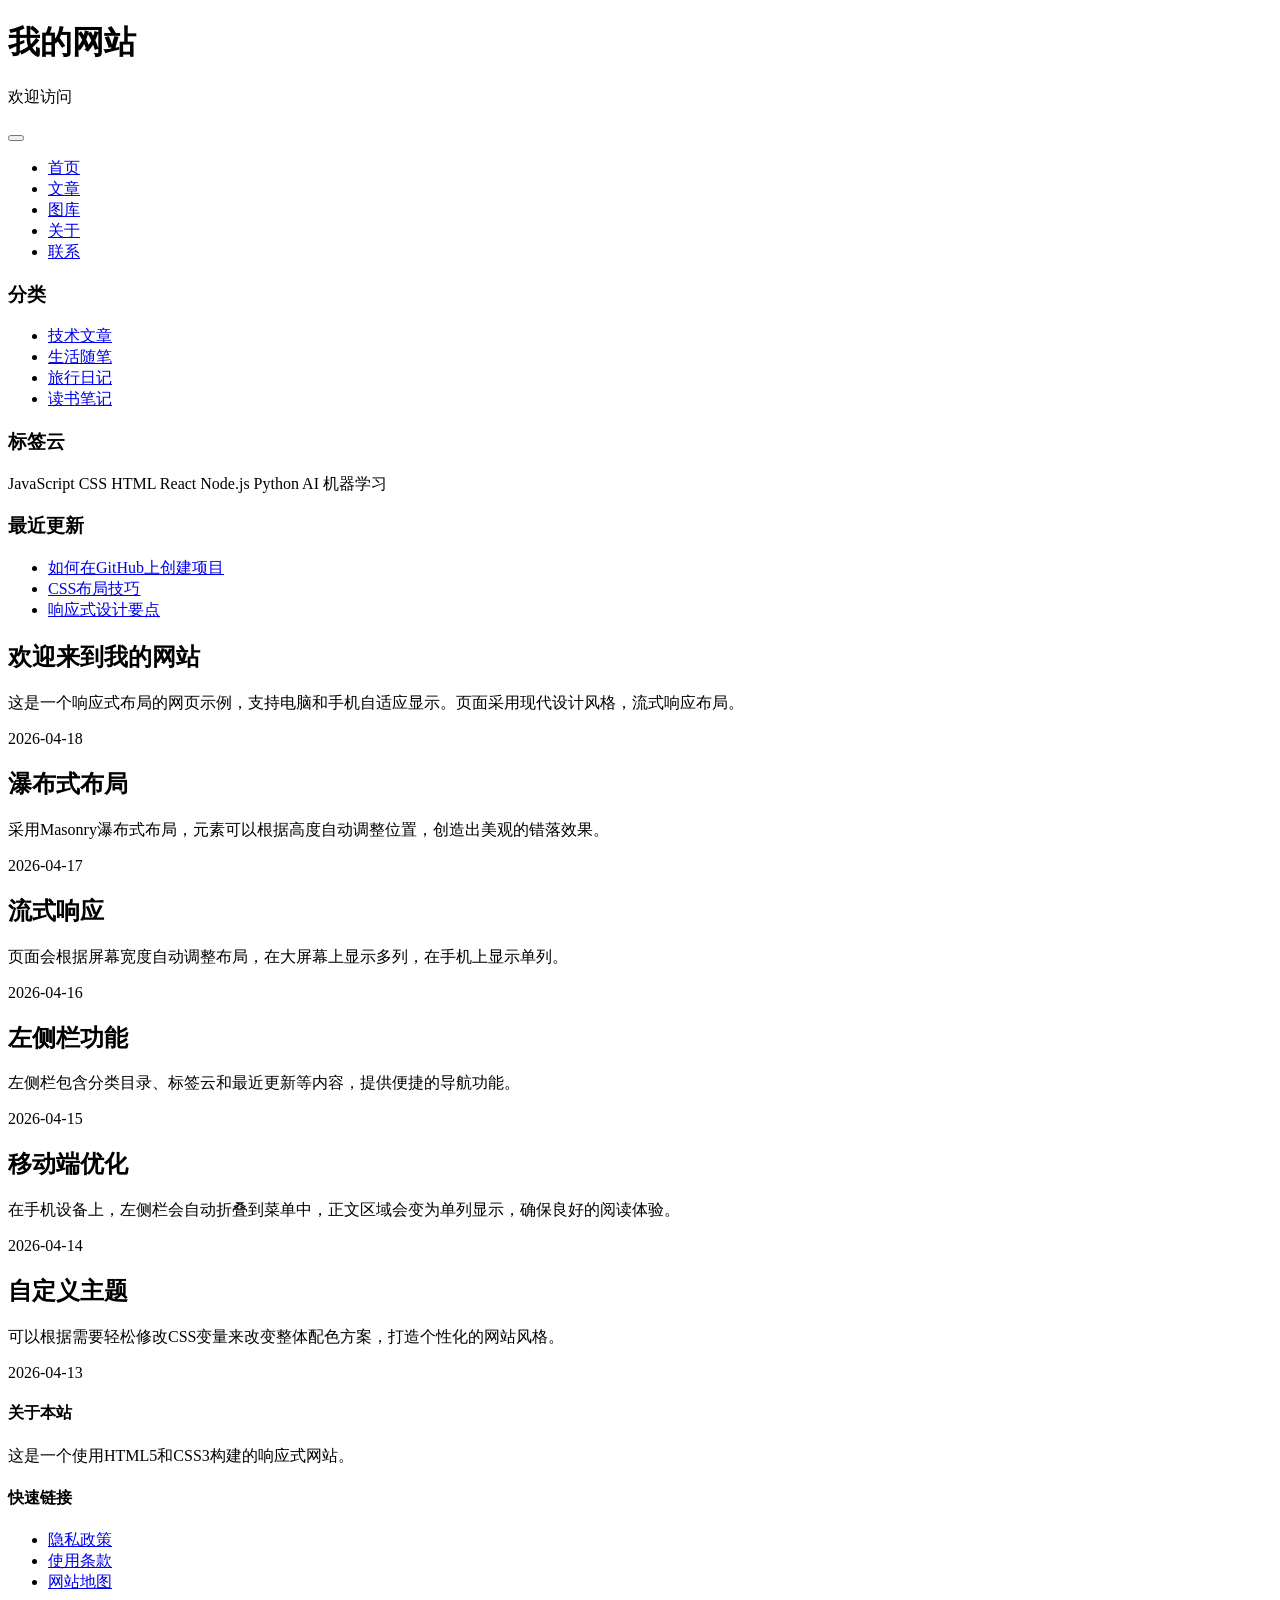
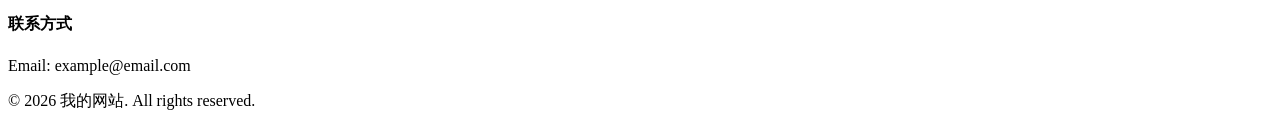
==== index.html @ 188e5298 "Add index.html" ====
<!DOCTYPE html>
<html lang="zh-CN">
<head>
    <meta charset="UTF-8">
    <meta name="viewport" content="width=device-width, initial-scale=1.0">
    <title>我的网站</title>
    <link rel="stylesheet" href="style.css">
</head>
<body>
    <!-- 顶部标题 -->
    <header class="site-header">
        <div class="header-content">
            <h1>我的网站</h1>
            <p class="subtitle">欢迎访问</p>
        </div>
    </header>

    <!-- 导航菜单 -->
    <nav class="main-nav">
        <button class="menu-toggle" aria-label="切换菜单">
            <span></span>
            <span></span>
            <span></span>
        </button>
        <ul class="nav-menu">
            <li><a href="#home">首页</a></li>
            <li><a href="#articles">文章</a></li>
            <li><a href="#gallery">图库</a></li>
            <li><a href="#about">关于</a></li>
            <li><a href="#contact">联系</a></li>
        </ul>
    </nav>

    <!-- 主内容区 -->
    <div class="main-container">
        <!-- 左侧栏 -->
        <aside class="sidebar">
            <div class="sidebar-section">
                <h3>分类</h3>
                <ul class="category-list">
                    <li><a href="#">技术文章</a></li>
                    <li><a href="#">生活随笔</a></li>
                    <li><a href="#">旅行日记</a></li>
                    <li><a href="#">读书笔记</a></li>
                </ul>
            </div>
            <div class="sidebar-section">
                <h3>标签云</h3>
                <div class="tag-cloud">
                    <span class="tag">JavaScript</span>
                    <span class="tag">CSS</span>
                    <span class="tag">HTML</span>
                    <span class="tag">React</span>
                    <span class="tag">Node.js</span>
                    <span class="tag">Python</span>
                    <span class="tag">AI</span>
                    <span class="tag">机器学习</span>
                </div>
            </div>
            <div class="sidebar-section">
                <h3>最近更新</h3>
                <ul class="recent-posts">
                    <li><a href="#">如何在GitHub上创建项目</a></li>
                    <li><a href="#">CSS布局技巧</a></li>
                    <li><a href="#">响应式设计要点</a></li>
                </ul>
            </div>
        </aside>

        <!-- 正文内容 -->
        <main class="content">
            <article class="masonry-grid">
                <div class="card">
                    <div class="card-image" style="background: linear-gradient(135deg, #667eea 0%, #764ba2 100%);"></div>
                    <div class="card-content">
                        <h2>欢迎来到我的网站</h2>
                        <p>这是一个响应式布局的网页示例，支持电脑和手机自适应显示。页面采用现代设计风格，流式响应布局。</p>
                        <span class="date">2026-04-18</span>
                    </div>
                </div>
                <div class="card">
                    <div class="card-image" style="background: linear-gradient(135deg, #f093fb 0%, #f5576c 100%);"></div>
                    <div class="card-content">
                        <h2>瀑布式布局</h2>
                        <p>采用Masonry瀑布式布局，元素可以根据高度自动调整位置，创造出美观的错落效果。</p>
                        <span class="date">2026-04-17</span>
                    </div>
                </div>
                <div class="card">
                    <div class="card-image" style="background: linear-gradient(135deg, #4facfe 0%, #00f2fe 100%);"></div>
                    <div class="card-content">
                        <h2>流式响应</h2>
                        <p>页面会根据屏幕宽度自动调整布局，在大屏幕上显示多列，在手机上显示单列。</p>
                        <span class="date">2026-04-16</span>
                    </div>
                </div>
                <div class="card">
                    <div class="card-image" style="background: linear-gradient(135deg, #43e97b 0%, #38f9d7 100%);"></div>
                    <div class="card-content">
                        <h2>左侧栏功能</h2>
                        <p>左侧栏包含分类目录、标签云和最近更新等内容，提供便捷的导航功能。</p>
                        <span class="date">2026-04-15</span>
                    </div>
                </div>
                <div class="card">
                    <div class="card-image" style="background: linear-gradient(135deg, #fa709a 0%, #fee140 100%);"></div>
                    <div class="card-content">
                        <h2>移动端优化</h2>
                        <p>在手机设备上，左侧栏会自动折叠到菜单中，正文区域会变为单列显示，确保良好的阅读体验。</p>
                        <span class="date">2026-04-14</span>
                    </div>
                </div>
                <div class="card">
                    <div class="card-image" style="background: linear-gradient(135deg, #a8edea 0%, #fed6e3 100%);"></div>
                    <div class="card-content">
                        <h2>自定义主题</h2>
                        <p>可以根据需要轻松修改CSS变量来改变整体配色方案，打造个性化的网站风格。</p>
                        <span class="date">2026-04-13</span>
                    </div>
                </div>
            </article>
        </main>
    </div>

    <!-- 注脚 -->
    <footer class="site-footer">
        <div class="footer-content">
            <div class="footer-section">
                <h4>关于本站</h4>
                <p>这是一个使用HTML5和CSS3构建的响应式网站。</p>
            </div>
            <div class="footer-section">
                <h4>快速链接</h4>
                <ul>
                    <li><a href="#">隐私政策</a></li>
                    <li><a href="#">使用条款</a></li>
                    <li><a href="#">网站地图</a></li>
                </ul>
            </div>
            <div class="footer-section">
                <h4>联系方式</h4>
                <p>Email: example@email.com</p>
            </div>
        </div>
        <div class="footer-bottom">
            <p>&copy; 2026 我的网站. All rights reserved.</p>
        </div>
    </footer>

    <script src="script.js"></script>
</body>
</html>
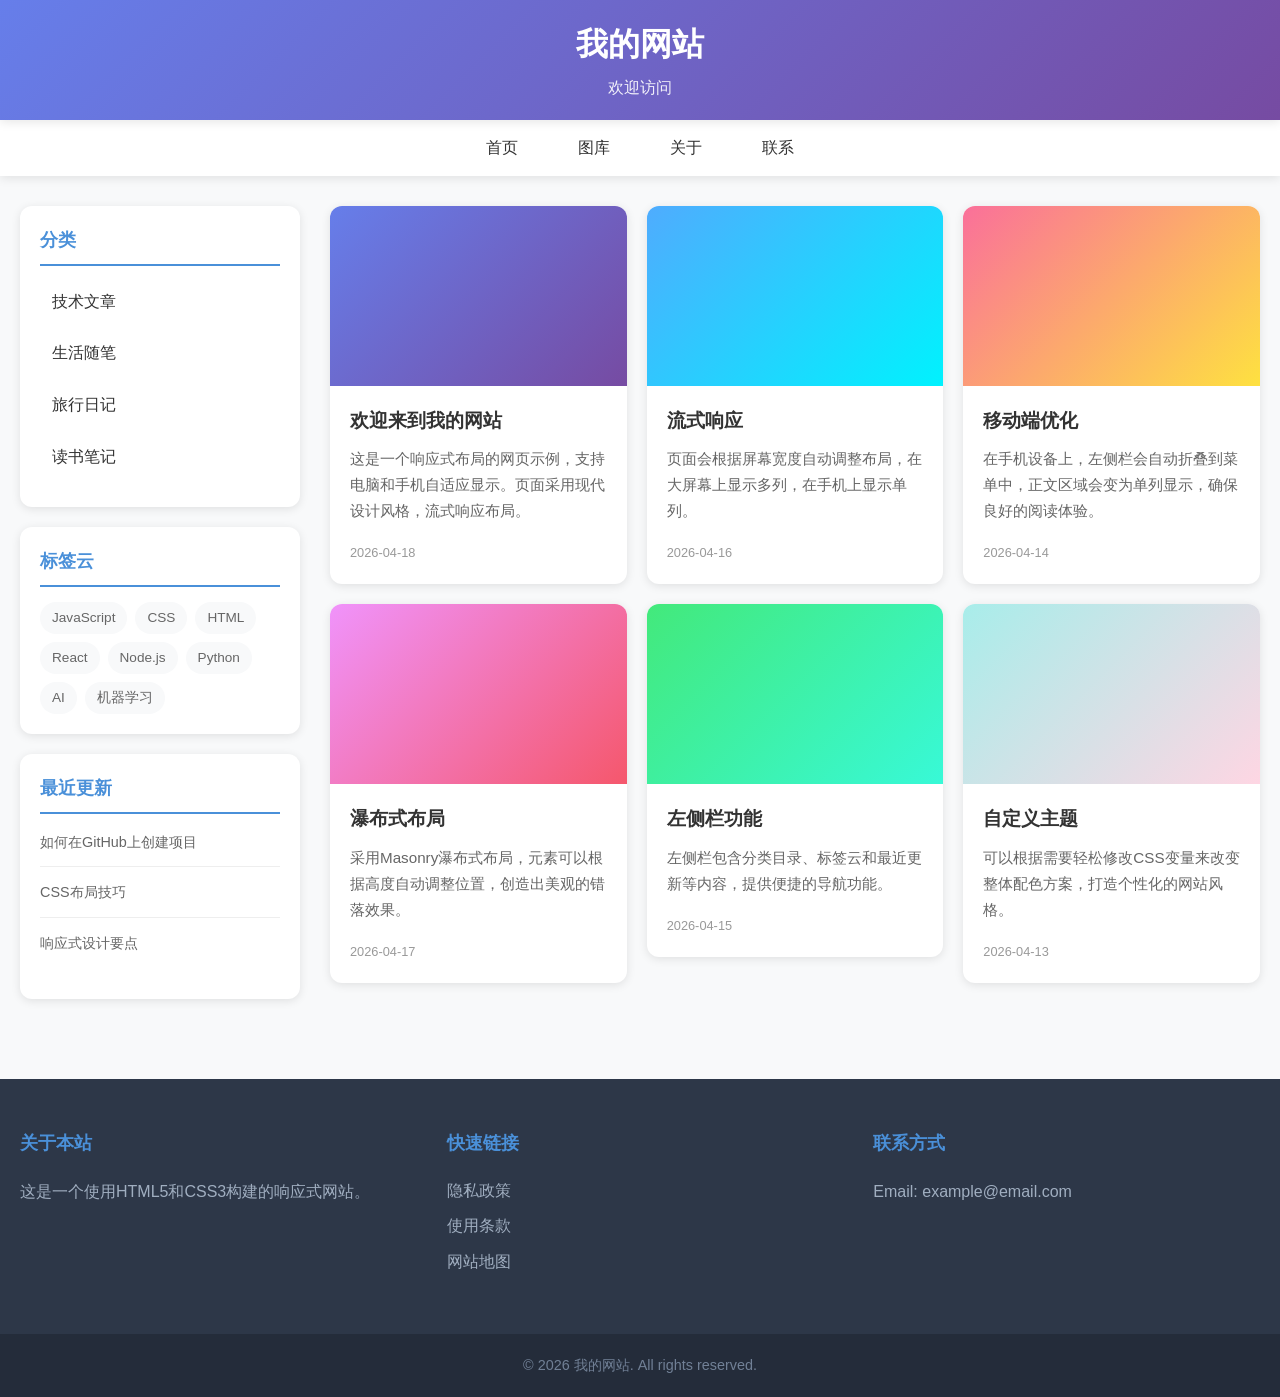
==== commit 17aa7d82: "更新导航添加图库链接" ====
--- a/index.html
+++ b/index.html
@@ -24,8 +24,7 @@
         </button>
         <ul class="nav-menu">
             <li><a href="#home">首页</a></li>
-            <li><a href="#articles">文章</a></li>
-            <li><a href="#gallery">图库</a></li>
+            <li><a href="gallery.html">图库</a></li>
             <li><a href="#about">关于</a></li>
             <li><a href="#contact">联系</a></li>
         </ul>
--- a/style.css
+++ b/style.css
@@ -0,0 +1,423 @@
+/* CSS 变量 */
+:root {
+    --primary-color: #4a90d9;
+    --secondary-color: #6c757d;
+    --bg-color: #f8f9fa;
+    --card-bg: #ffffff;
+    --text-color: #333;
+    --text-light: #666;
+    --header-bg: linear-gradient(135deg, #667eea 0%, #764ba2 100%);
+    --sidebar-width: 280px;
+    --header-height: 120px;
+    --footer-bg: #2d3748;
+    --shadow: 0 2px 10px rgba(0,0,0,0.1);
+    --radius: 12px;
+}
+
+/* 重置样式 */
+* {
+    margin: 0;
+    padding: 0;
+    box-sizing: border-box;
+}
+
+body {
+    font-family: -apple-system, BlinkMacSystemFont, 'Segoe UI', Roboto, 'Helvetica Neue', Arial, sans-serif;
+    background-color: var(--bg-color);
+    color: var(--text-color);
+    line-height: 1.6;
+}
+
+a {
+    text-decoration: none;
+    color: inherit;
+}
+
+ul {
+    list-style: none;
+}
+
+/* 顶部标题 */
+.site-header {
+    background: var(--header-bg);
+    color: white;
+    padding: 0 20px;
+    height: var(--header-height);
+    display: flex;
+    align-items: center;
+    justify-content: center;
+    position: sticky;
+    top: 0;
+    z-index: 1000;
+    box-shadow: var(--shadow);
+}
+
+.header-content {
+    text-align: center;
+}
+
+.site-header h1 {
+    font-size: 2rem;
+    font-weight: 700;
+    margin-bottom: 5px;
+}
+
+.site-header .subtitle {
+    font-size: 1rem;
+    opacity: 0.9;
+}
+
+/* 导航菜单 */
+.main-nav {
+    background: white;
+    box-shadow: var(--shadow);
+    position: sticky;
+    top: var(--header-height);
+    z-index: 999;
+    padding: 0 20px;
+}
+
+.menu-toggle {
+    display: none;
+    flex-direction: column;
+    gap: 5px;
+    background: none;
+    border: none;
+    cursor: pointer;
+    padding: 15px 0;
+}
+
+.menu-toggle span {
+    width: 25px;
+    height: 3px;
+    background: var(--text-color);
+    border-radius: 3px;
+    transition: 0.3s;
+}
+
+.nav-menu {
+    display: flex;
+    justify-content: center;
+    gap: 30px;
+    padding: 15px 0;
+}
+
+.nav-menu a {
+    color: var(--text-color);
+    font-weight: 500;
+    padding: 8px 15px;
+    border-radius: var(--radius);
+    transition: all 0.3s ease;
+}
+
+.nav-menu a:hover {
+    background: var(--primary-color);
+    color: white;
+}
+
+/* 主容器 */
+.main-container {
+    display: flex;
+    max-width: 1400px;
+    margin: 30px auto;
+    padding: 0 20px;
+    gap: 30px;
+}
+
+/* 左侧栏 */
+.sidebar {
+    width: var(--sidebar-width);
+    flex-shrink: 0;
+}
+
+.sidebar-section {
+    background: var(--card-bg);
+    border-radius: var(--radius);
+    padding: 20px;
+    margin-bottom: 20px;
+    box-shadow: var(--shadow);
+}
+
+.sidebar-section h3 {
+    font-size: 1.1rem;
+    margin-bottom: 15px;
+    padding-bottom: 10px;
+    border-bottom: 2px solid var(--primary-color);
+    color: var(--primary-color);
+}
+
+.category-list li {
+    margin-bottom: 10px;
+}
+
+.category-list a {
+    display: block;
+    padding: 8px 12px;
+    border-radius: 8px;
+    transition: all 0.3s ease;
+}
+
+.category-list a:hover {
+    background: var(--bg-color);
+    color: var(--primary-color);
+    padding-left: 18px;
+}
+
+.tag-cloud {
+    display: flex;
+    flex-wrap: wrap;
+    gap: 8px;
+}
+
+.tag {
+    background: var(--bg-color);
+    color: var(--text-light);
+    padding: 5px 12px;
+    border-radius: 20px;
+    font-size: 0.85rem;
+    transition: all 0.3s ease;
+    cursor: pointer;
+}
+
+.tag:hover {
+    background: var(--primary-color);
+    color: white;
+}
+
+.recent-posts li {
+    margin-bottom: 12px;
+    padding-bottom: 12px;
+    border-bottom: 1px solid #eee;
+}
+
+.recent-posts li:last-child {
+    border-bottom: none;
+}
+
+.recent-posts a {
+    font-size: 0.9rem;
+    color: var(--text-light);
+    transition: color 0.3s;
+}
+
+.recent-posts a:hover {
+    color: var(--primary-color);
+}
+
+/* 正文内容 */
+.content {
+    flex: 1;
+    min-width: 0;
+}
+
+/* 瀑布式布局 */
+.masonry-grid {
+    column-count: 3;
+    column-gap: 20px;
+}
+
+.card {
+    break-inside: avoid;
+    background: var(--card-bg);
+    border-radius: var(--radius);
+    margin-bottom: 20px;
+    box-shadow: var(--shadow);
+    overflow: hidden;
+    transition: transform 0.3s ease, box-shadow 0.3s ease;
+}
+
+.card:hover {
+    transform: translateY(-5px);
+    box-shadow: 0 10px 30px rgba(0,0,0,0.15);
+}
+
+.card-image {
+    height: 180px;
+    width: 100%;
+}
+
+.card-content {
+    padding: 20px;
+}
+
+.card-content h2 {
+    font-size: 1.2rem;
+    margin-bottom: 10px;
+    color: var(--text-color);
+}
+
+.card-content p {
+    color: var(--text-light);
+    font-size: 0.95rem;
+    margin-bottom: 15px;
+    line-height: 1.7;
+}
+
+.card-content .date {
+    font-size: 0.8rem;
+    color: #999;
+}
+
+/* 注脚 */
+.site-footer {
+    background: var(--footer-bg);
+    color: white;
+    margin-top: 60px;
+}
+
+.footer-content {
+    max-width: 1400px;
+    margin: 0 auto;
+    padding: 50px 20px;
+    display: grid;
+    grid-template-columns: repeat(auto-fit, minmax(250px, 1fr));
+    gap: 40px;
+}
+
+.footer-section h4 {
+    font-size: 1.1rem;
+    margin-bottom: 20px;
+    color: var(--primary-color);
+}
+
+.footer-section p {
+    color: #a0aec0;
+    line-height: 1.8;
+}
+
+.footer-section ul li {
+    margin-bottom: 10px;
+}
+
+.footer-section a {
+    color: #a0aec0;
+    transition: color 0.3s;
+}
+
+.footer-section a:hover {
+    color: white;
+}
+
+.footer-bottom {
+    background: rgba(0,0,0,0.2);
+    text-align: center;
+    padding: 20px;
+    color: #718096;
+    font-size: 0.9rem;
+}
+
+/* 响应式设计 */
+
+/* 平板端 */
+@media (max-width: 1024px) {
+    .masonry-grid {
+        column-count: 2;
+    }
+    
+    .sidebar {
+        width: 240px;
+    }
+}
+
+/* 手机端 */
+@media (max-width: 768px) {
+    :root {
+        --header-height: 80px;
+    }
+    
+    .site-header h1 {
+        font-size: 1.5rem;
+    }
+    
+    .site-header .subtitle {
+        font-size: 0.85rem;
+    }
+    
+    .main-nav {
+        top: var(--header-height);
+    }
+    
+    .menu-toggle {
+        display: flex;
+    }
+    
+    .nav-menu {
+        display: none;
+        flex-direction: column;
+        position: absolute;
+        top: 100%;
+        left: 0;
+        right: 0;
+        background: white;
+        box-shadow: 0 4px 15px rgba(0,0,0,0.1);
+    }
+    
+    .nav-menu.active {
+        display: flex;
+    }
+    
+    .nav-menu li {
+        border-bottom: 1px solid #eee;
+    }
+    
+    .nav-menu li:last-child {
+        border-bottom: none;
+    }
+    
+    .nav-menu a {
+        display: block;
+        padding: 16px 20px;
+        font-size: 1rem;
+    }
+    
+    .main-container {
+        flex-direction: column;
+        padding: 0 15px;
+        margin-top: 20px;
+    }
+    
+    .sidebar {
+        width: 100%;
+        order: 2;
+    }
+    
+    .content {
+        order: 1;
+    }
+    
+    .masonry-grid {
+        column-count: 1;
+    }
+    
+    .card-image {
+        height: 150px;
+    }
+    
+    .footer-content {
+        grid-template-columns: 1fr;
+        text-align: center;
+    }
+}
+
+/* 超小屏幕 */
+@media (max-width: 480px) {
+    .site-header {
+        height: 70px;
+    }
+    
+    .site-header h1 {
+        font-size: 1.3rem;
+    }
+    
+    .main-nav {
+        top: 70px;
+    }
+    
+    .card-content {
+        padding: 15px;
+    }
+    
+    .card-content h2 {
+        font-size: 1.1rem;
+    }
+}
